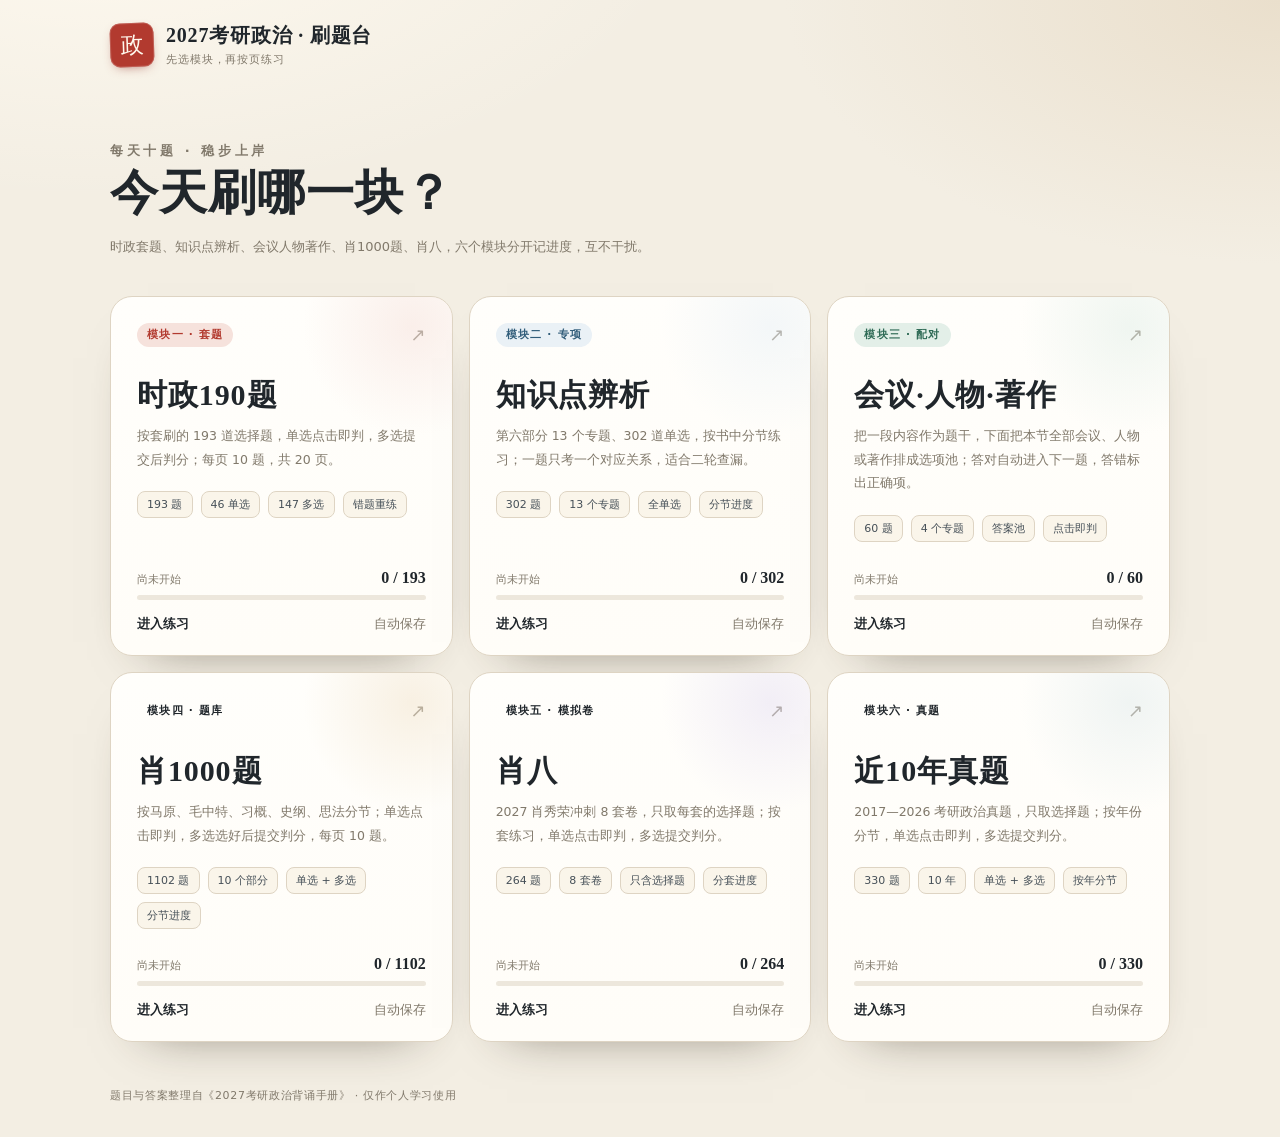
==== index.html @ 6f68b0ba "Add 10-year real exam module" ====
<!DOCTYPE html>
<html lang="zh-CN">
<head>
<meta charset="utf-8">
<meta name="viewport" content="width=device-width, initial-scale=1, viewport-fit=cover">
<meta name="color-scheme" content="light">
<title>2027考研政治 · 刷题台</title>
<link rel="icon" href="data:image/svg+xml,%3Csvg xmlns='http://www.w3.org/2000/svg' viewBox='0 0 64 64'%3E%3Crect width='64' height='64' rx='14' fill='%23b23a2f'/%3E%3Ctext x='32' y='44' font-size='34' text-anchor='middle' fill='%23fff8ed' font-family='serif'%3E政%3C/text%3E%3C/svg%3E">
<style>
  :root {
    --paper: #f3eee3;
    --paper-deep: #e9dfcf;
    --card: #fffdf8;
    --ink: #20262b;
    --ink-soft: #465058;
    --muted: #81796b;
    --line: #ded4c3;
    --line-strong: #cbbda6;
    --accent: #b23a2f;
    --accent-soft: #f6e2dc;
    --jade: #2f6b56;
    --jade-soft: #e3efe8;
    --blue: #315d7a;
    --blue-soft: #eaf1f6;
    --serif: "Songti SC", "STSong", "Noto Serif CJK SC", "Source Han Serif SC", "SimSun", serif;
    --sans: "PingFang SC", "Microsoft YaHei", "Noto Sans CJK SC", "Hiragino Sans GB", system-ui, sans-serif;
  }
  * { box-sizing: border-box; }
  body {
    margin: 0;
    min-height: 100vh;
    color: var(--ink);
    font-family: var(--sans);
    background:
      radial-gradient(1000px 520px at 8% -10%, #fffaf0 0%, rgba(255,250,240,0) 60%),
      radial-gradient(900px 480px at 100% 0%, #eadfcc 0%, rgba(234,223,204,0) 55%),
      var(--paper);
    -webkit-font-smoothing: antialiased;
  }
  body::before {
    content: "";
    position: fixed;
    inset: 0;
    pointer-events: none;
    z-index: 0;
    opacity: .45;
    background-image: radial-gradient(rgba(74,60,39,.06) .55px, transparent .55px);
    background-size: 4px 4px;
  }
  a { color: inherit; }
  .wrap { width: min(1060px, calc(100% - 40px)); margin-inline: auto; position: relative; z-index: 1; }

  header {
    display: flex;
    align-items: center;
    gap: 12px;
    padding: 22px 0 10px;
  }
  .seal {
    width: 44px; height: 44px;
    display: grid; place-items: center;
    border-radius: 10px;
    background: var(--accent);
    color: #fff8ed;
    font-family: var(--serif);
    font-size: 23px;
    text-decoration: none;
    box-shadow: inset 0 0 0 1px rgba(255,255,255,.18), 0 4px 12px -6px rgba(143,43,34,.8);
    transform: rotate(-2deg);
    flex: 0 0 auto;
  }
  .brand h1 { margin: 0; font-family: var(--serif); font-size: 20px; letter-spacing: .04em; }
  .brand p { margin: 3px 0 0; font-size: 11px; color: var(--muted); letter-spacing: .08em; }

  .hero { padding: 48px 0 28px; }
  .eyebrow {
    margin: 0 0 12px;
    color: var(--accent);
    font-size: 11px;
    font-weight: 700;
    letter-spacing: .28em;
  }
  .hero h2 {
    margin: 0;
    font-family: var(--serif);
    font-size: clamp(30px, 4.6vw, 48px);
    letter-spacing: .02em;
    line-height: 1.2;
  }
  .hero p {
    margin: 14px 0 0;
    max-width: 620px;
    color: var(--muted);
    font-size: 13px;
    line-height: 1.9;
  }

  .modules {
    display: grid;
    grid-template-columns: repeat(3, 1fr);
    gap: 16px;
    padding: 8px 0 42px;
  }
  .module {
    position: relative;
    display: flex;
    flex-direction: column;
    min-height: 360px;
    padding: 26px 26px 22px;
    border: 1px solid var(--line);
    border-radius: 22px;
    background: linear-gradient(180deg, #fffefb 0%, var(--card) 100%);
    box-shadow: 0 24px 50px -38px rgba(46,37,23,.65);
    text-decoration: none;
    overflow: hidden;
    transition: transform .2s ease, box-shadow .2s ease, border-color .2s ease;
  }
  .module:hover {
    transform: translateY(-4px);
    border-color: var(--line-strong);
    box-shadow: 0 30px 60px -38px rgba(46,37,23,.75);
  }
  .module::after {
    content: "";
    position: absolute;
    right: -70px;
    top: -80px;
    width: 220px;
    height: 220px;
    border-radius: 50%;
    opacity: .55;
    pointer-events: none;
  }
  .module.shizheng::after { background: radial-gradient(circle, var(--accent-soft), transparent 70%); }
  .module.bianxi::after { background: radial-gradient(circle, var(--blue-soft), transparent 70%); }
  .module.matching::after { background: radial-gradient(circle, var(--jade-soft), transparent 70%); }
  .module.xiao1000::after { background: radial-gradient(circle, #f2e5cf, transparent 70%); }
  .module.xiaoba::after { background: radial-gradient(circle, #e7e1f2, transparent 70%); }
  .module.zhenti::after { background: radial-gradient(circle, #e3ecec, transparent 70%); }

  .card-top { display: flex; align-items: center; justify-content: space-between; gap: 12px; }
  .kind {
    display: inline-flex;
    align-items: center;
    height: 24px;
    padding: 0 10px;
    border-radius: 999px;
    font-size: 10.5px;
    font-weight: 700;
    letter-spacing: .12em;
  }
  .shizheng .kind { background: var(--accent-soft); color: var(--accent); }
  .bianxi .kind { background: var(--blue-soft); color: var(--blue); }
  .matching .kind { background: var(--jade-soft); color: var(--jade); }
  .arrow { color: var(--muted); font-size: 18px; transition: transform .2s ease; }
  .module:hover .arrow { transform: translate(3px, -3px); color: var(--ink); }

  .module h3 {
    margin: 28px 0 8px;
    font-family: var(--serif);
    font-size: 30px;
    letter-spacing: .03em;
  }
  .module .desc { margin: 0; color: var(--muted); font-size: 12.5px; line-height: 1.9; }
  .facts { display: flex; flex-wrap: wrap; gap: 8px; margin: 20px 0 0; }
  .fact {
    padding: 5px 9px;
    border: 1px solid var(--line);
    border-radius: 8px;
    background: #faf5ea;
    color: var(--ink-soft);
    font-size: 11px;
    font-variant-numeric: tabular-nums;
  }

  .progress-block { margin-top: auto; padding-top: 26px; }
  .progress-line { display: flex; align-items: baseline; justify-content: space-between; gap: 10px; font-size: 11px; color: var(--muted); }
  .progress-line b { color: var(--ink); font-family: var(--serif); font-size: 16px; font-variant-numeric: tabular-nums; }
  .bar { height: 5px; margin-top: 8px; border-radius: 999px; background: rgba(203,189,166,.35); overflow: hidden; }
  .bar > i { display: block; height: 100%; width: 0; border-radius: inherit; transition: width .4s ease; }
  .shizheng .bar > i { background: var(--accent); }
  .bianxi .bar > i { background: var(--blue); }
  .matching .bar > i { background: var(--jade); }
  .cta { display: flex; align-items: center; justify-content: space-between; gap: 12px; margin-top: 16px; font-size: 12.5px; font-weight: 600; }
  .cta span { color: var(--ink); }
  .cta em { font-style: normal; color: var(--muted); font-weight: 400; }

  footer { padding: 4px 0 34px; color: var(--muted); font-size: 11px; letter-spacing: .06em; }

  @media (max-width: 980px) {
    .modules { grid-template-columns: 1fr; }
    .module { min-height: 300px; }
  }

  @media (max-width: 760px) {
    .wrap { width: calc(100% - 24px); }
    header { padding-top: 16px; }
    .brand h1 { font-size: 17px; }
    .hero { padding: 30px 0 20px; }
    .hero h2 { font-size: 30px; }
    .modules { grid-template-columns: 1fr; gap: 14px; padding-bottom: 30px; }
    .module { min-height: 300px; padding: 22px 20px 18px; border-radius: 18px; }
    .module h3 { margin-top: 22px; font-size: 27px; }
  }

  @media (prefers-reduced-motion: reduce) {
    *, *::before, *::after { transition-duration: .001ms !important; animation-duration: .001ms !important; }
  }
</style>
</head>
<body>
<div class="wrap">
  <header>
    <a class="seal" href="index.html" aria-label="刷新首页">政</a>
    <div class="brand">
      <h1>2027考研政治 · 刷题台</h1>
      <p>先选模块，再按页练习</p>
    </div>
  </header>

  <section class="hero">
    <p class="eyebrow">每天十题 · 稳步上岸</p>
    <h2>今天刷哪一块？</h2>
    <p>时政套题、知识点辨析、会议人物著作、肖1000题、肖八，六个模块分开记进度，互不干扰。</p>
  </section>

  <main class="modules">
    <a class="module shizheng" href="shizheng.html?v=20261118">
      <div class="card-top">
        <span class="kind">模块一 · 套题</span>
        <span class="arrow" aria-hidden="true">↗</span>
      </div>
      <h3>时政190题</h3>
      <p class="desc">按套刷的 193 道选择题，单选点击即判，多选提交后判分；每页 10 题，共 20 页。</p>
      <div class="facts">
        <span class="fact">193 题</span>
        <span class="fact">46 单选</span>
        <span class="fact">147 多选</span>
        <span class="fact">错题重练</span>
      </div>
      <div class="progress-block">
        <div class="progress-line"><span id="sz-label">尚未开始</span><b id="sz-count">0 / 193</b></div>
        <div class="bar"><i id="sz-bar"></i></div>
        <div class="cta"><span>进入练习</span><em>自动保存</em></div>
      </div>
    </a>

    <a class="module bianxi" href="bianxi.html?v=20261118">
      <div class="card-top">
        <span class="kind">模块二 · 专项</span>
        <span class="arrow" aria-hidden="true">↗</span>
      </div>
      <h3>知识点辨析</h3>
      <p class="desc">第六部分 13 个专题、302 道单选，按书中分节练习；一题只考一个对应关系，适合二轮查漏。</p>
      <div class="facts">
        <span class="fact">302 题</span>
        <span class="fact">13 个专题</span>
        <span class="fact">全单选</span>
        <span class="fact">分节进度</span>
      </div>
      <div class="progress-block">
        <div class="progress-line"><span id="bx-label">尚未开始</span><b id="bx-count">0 / 302</b></div>
        <div class="bar"><i id="bx-bar"></i></div>
        <div class="cta"><span>进入练习</span><em>自动保存</em></div>
      </div>
    </a>

    <a class="module matching" href="matching.html?v=20261118">
      <div class="card-top">
        <span class="kind">模块三 · 配对</span>
        <span class="arrow" aria-hidden="true">↗</span>
      </div>
      <h3>会议·人物·著作</h3>
      <p class="desc">把一段内容作为题干，下面把本节全部会议、人物或著作排成选项池；答对自动进入下一题，答错标出正确项。</p>
      <div class="facts">
        <span class="fact">60 题</span>
        <span class="fact">4 个专题</span>
        <span class="fact">答案池</span>
        <span class="fact">点击即判</span>
      </div>
      <div class="progress-block">
        <div class="progress-line"><span id="pp-label">尚未开始</span><b id="pp-count">0 / 60</b></div>
        <div class="bar"><i id="pp-bar"></i></div>
        <div class="cta"><span>进入练习</span><em>自动保存</em></div>
      </div>
    </a>
    <a class="module xiao1000" href="xiao1000.html?v=20261119">
      <div class="card-top">
        <span class="kind">模块四 · 题库</span>
        <span class="arrow" aria-hidden="true">↗</span>
      </div>
      <h3>肖1000题</h3>
      <p class="desc">按马原、毛中特、习概、史纲、思法分节；单选点击即判，多选选好后提交判分，每页 10 题。</p>
      <div class="facts">
        <span class="fact">1102 题</span>
        <span class="fact">10 个部分</span>
        <span class="fact">单选 + 多选</span>
        <span class="fact">分节进度</span>
      </div>
      <div class="progress-block">
        <div class="progress-line"><span id="xq-label">尚未开始</span><b id="xq-count">0 / 1102</b></div>
        <div class="bar"><i id="xq-bar"></i></div>
        <div class="cta"><span>进入练习</span><em>自动保存</em></div>
      </div>
    </a>

    <a class="module xiaoba" href="xiaoba.html?v=20261119">
      <div class="card-top">
        <span class="kind">模块五 · 模拟卷</span>
        <span class="arrow" aria-hidden="true">↗</span>
      </div>
      <h3>肖八</h3>
      <p class="desc">2027 肖秀荣冲刺 8 套卷，只取每套的选择题；按套练习，单选点击即判，多选提交判分。</p>
      <div class="facts">
        <span class="fact">264 题</span>
        <span class="fact">8 套卷</span>
        <span class="fact">只含选择题</span>
        <span class="fact">分套进度</span>
      </div>
      <div class="progress-block">
        <div class="progress-line"><span id="xb-label">尚未开始</span><b id="xb-count">0 / 264</b></div>
        <div class="bar"><i id="xb-bar"></i></div>
        <div class="cta"><span>进入练习</span><em>自动保存</em></div>
      </div>
    </a>
    <a class="module zhenti" href="zhenti.html?v=20261119">
      <div class="card-top">
        <span class="kind">模块六 · 真题</span>
        <span class="arrow" aria-hidden="true">↗</span>
      </div>
      <h3>近10年真题</h3>
      <p class="desc">2017—2026 考研政治真题，只取选择题；按年份分节，单选点击即判，多选提交判分。</p>
      <div class="facts">
        <span class="fact">330 题</span>
        <span class="fact">10 年</span>
        <span class="fact">单选 + 多选</span>
        <span class="fact">按年分节</span>
      </div>
      <div class="progress-block">
        <div class="progress-line"><span id="zt-label">尚未开始</span><b id="zt-count">0 / 330</b></div>
        <div class="bar"><i id="zt-bar"></i></div>
        <div class="cta"><span>进入练习</span><em>自动保存</em></div>
      </div>
    </a>
  </main>

  <footer>题目与答案整理自《2027考研政治背诵手册》 · 仅作个人学习使用</footer>
</div>

<script>
  const KEYS = {
    shizheng: "kaoyan-politics-quiz-2027-v1",
    bianxi: "kaoyan-politics-bianxi-2027-v1",
    matching: "kaoyan-politics-matching-2027-v1",
    xiao1000: "kaoyan-politics-xiao1000-2027-v1",
    xiaoba: "kaoyan-politics-xiaoba-2027-v1",
    zhenti: "kaoyan-politics-zhenti-2017-2026-v1"
  };
  const TOTALS = { shizheng: 193, bianxi: 302, matching: 60, xiao1000: 1102, xiaoba: 264, zhenti: 330 };

  function readCount(key) {
    try {
      const data = JSON.parse(localStorage.getItem(key) || "{}");
      const answers = data && data.answers;
      return answers && typeof answers === "object" ? Object.keys(answers).length : 0;
    } catch (err) {
      return 0;
    }
  }

  function paint(id, key, total) {
    const count = Math.min(readCount(key), total);
    const prefix = id;
    document.getElementById(`${prefix}-count`).textContent = `${count} / ${total}`;
    document.getElementById(`${prefix}-bar`).style.width = `${(count / total) * 100}%`;
    document.getElementById(`${prefix}-label`).textContent =
      count === 0 ? "尚未开始" : count >= total ? "已完成" : "进行中";
  }

  paint("sz", KEYS.shizheng, TOTALS.shizheng);
  paint("bx", KEYS.bianxi, TOTALS.bianxi);
  paint("pp", KEYS.matching, TOTALS.matching);
  paint("xq", KEYS.xiao1000, TOTALS.xiao1000);
  paint("xb", KEYS.xiaoba, TOTALS.xiaoba);
  paint("zt", KEYS.zhenti, TOTALS.zhenti);
</script>
</body>
</html>
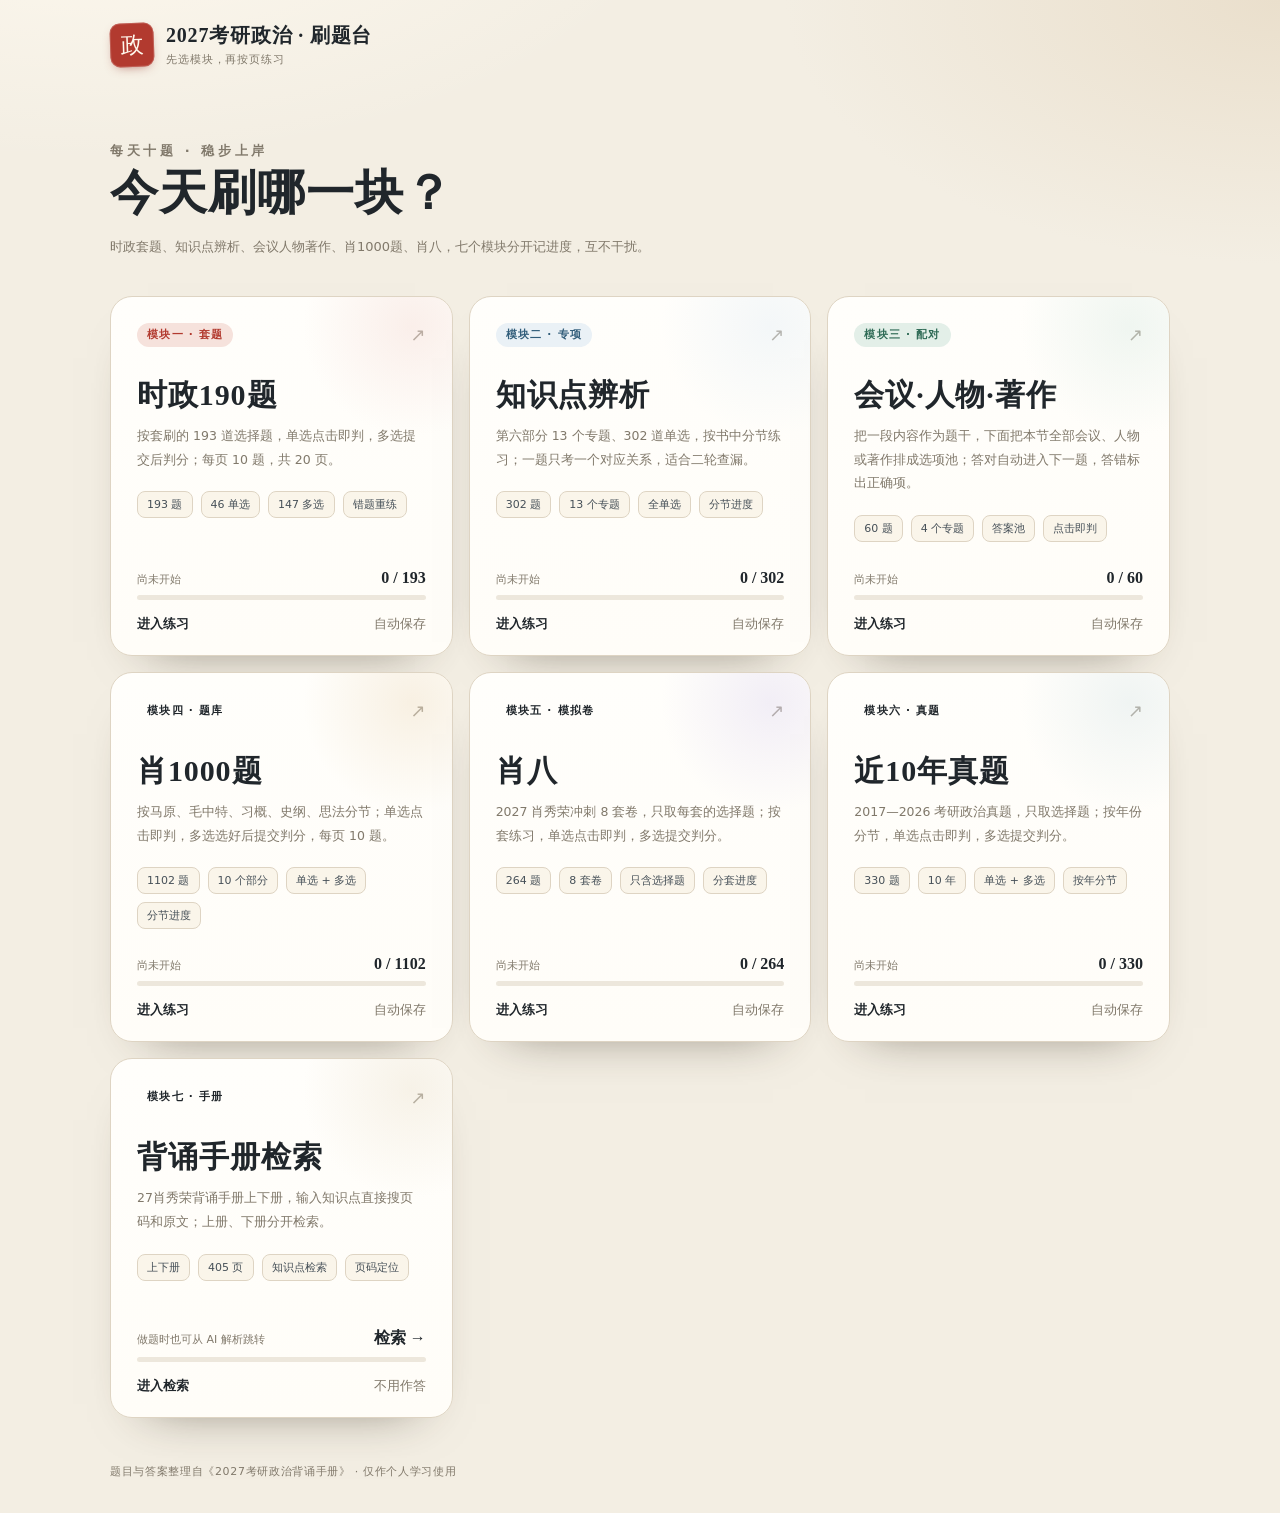
==== commit 9e66ac92: "Add handbook search and study AI panel" ====
--- a/index.html
+++ b/index.html
@@ -137,6 +137,7 @@
   .module.xiao1000::after { background: radial-gradient(circle, #f2e5cf, transparent 70%); }
   .module.xiaoba::after { background: radial-gradient(circle, #e7e1f2, transparent 70%); }
   .module.zhenti::after { background: radial-gradient(circle, #e3ecec, transparent 70%); }
+  .module.shouce::after { background: radial-gradient(circle, #f0e8d8, transparent 70%); }
 
   .card-top { display: flex; align-items: center; justify-content: space-between; gap: 12px; }
   .kind {
@@ -221,7 +222,7 @@
   <section class="hero">
     <p class="eyebrow">每天十题 · 稳步上岸</p>
     <h2>今天刷哪一块？</h2>
-    <p>时政套题、知识点辨析、会议人物著作、肖1000题、肖八，六个模块分开记进度，互不干扰。</p>
+    <p>时政套题、知识点辨析、会议人物著作、肖1000题、肖八，七个模块分开记进度，互不干扰。</p>
   </section>
 
   <main class="modules">
@@ -340,6 +341,25 @@
         <div class="progress-line"><span id="zt-label">尚未开始</span><b id="zt-count">0 / 330</b></div>
         <div class="bar"><i id="zt-bar"></i></div>
         <div class="cta"><span>进入练习</span><em>自动保存</em></div>
+      </div>
+    </a>
+    <a class="module shouce" href="shouce.html">
+      <div class="card-top">
+        <span class="kind">模块七 · 手册</span>
+        <span class="arrow" aria-hidden="true">↗</span>
+      </div>
+      <h3>背诵手册检索</h3>
+      <p class="desc">27肖秀荣背诵手册上下册，输入知识点直接搜页码和原文；上册、下册分开检索。</p>
+      <div class="facts">
+        <span class="fact">上下册</span>
+        <span class="fact">405 页</span>
+        <span class="fact">知识点检索</span>
+        <span class="fact">页码定位</span>
+      </div>
+      <div class="progress-block">
+        <div class="progress-line"><span>做题时也可从 AI 解析跳转</span><b>检索 →</b></div>
+        <div class="bar"><i style="width:100%"></i></div>
+        <div class="cta"><span>进入检索</span><em>不用作答</em></div>
       </div>
     </a>
   </main>
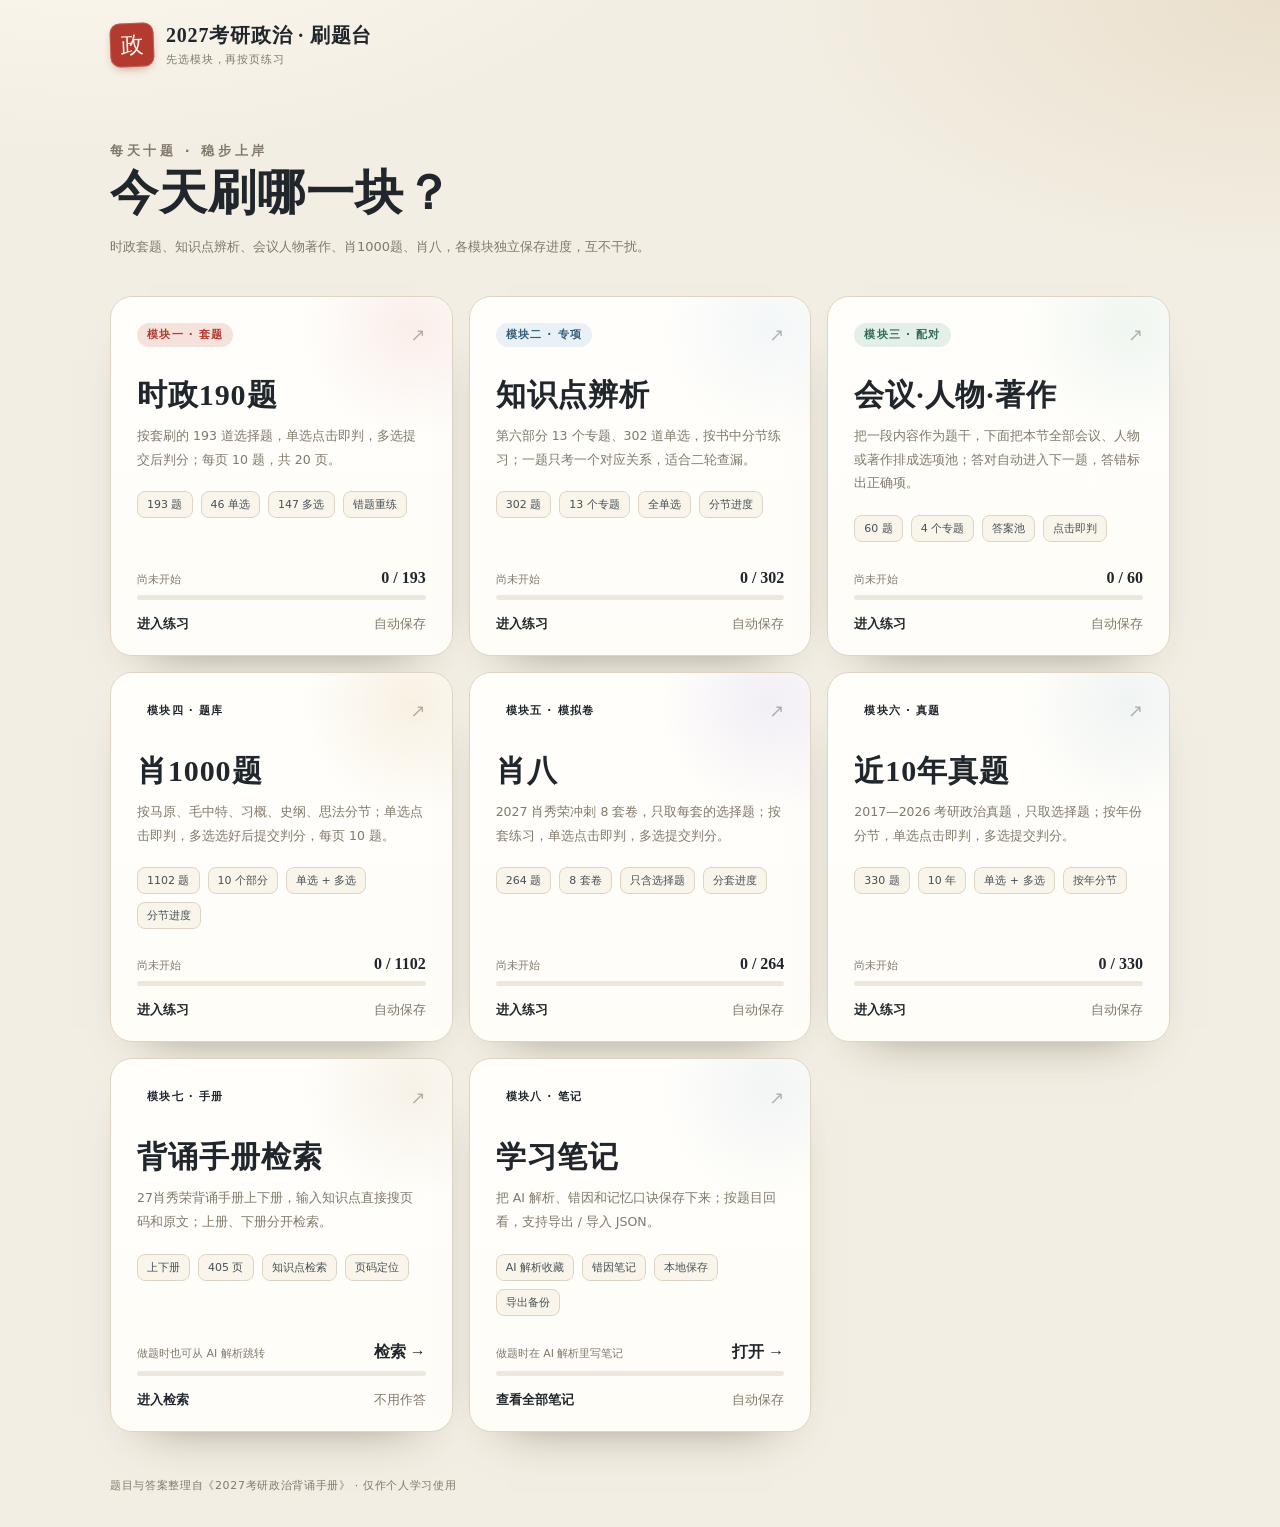
==== commit c6391a06: "Add global search, mock exam and notes" ====
--- a/index.html
+++ b/index.html
@@ -138,6 +138,7 @@
   .module.xiaoba::after { background: radial-gradient(circle, #e7e1f2, transparent 70%); }
   .module.zhenti::after { background: radial-gradient(circle, #e3ecec, transparent 70%); }
   .module.shouce::after { background: radial-gradient(circle, #f0e8d8, transparent 70%); }
+  .module.notes::after { background: radial-gradient(circle, #e8eef0, transparent 70%); }
 
   .card-top { display: flex; align-items: center; justify-content: space-between; gap: 12px; }
   .kind {
@@ -222,7 +223,7 @@
   <section class="hero">
     <p class="eyebrow">每天十题 · 稳步上岸</p>
     <h2>今天刷哪一块？</h2>
-    <p>时政套题、知识点辨析、会议人物著作、肖1000题、肖八，七个模块分开记进度，互不干扰。</p>
+    <p>时政套题、知识点辨析、会议人物著作、肖1000题、肖八，各模块独立保存进度，互不干扰。</p>
   </section>
 
   <main class="modules">
@@ -360,6 +361,25 @@
         <div class="progress-line"><span>做题时也可从 AI 解析跳转</span><b>检索 →</b></div>
         <div class="bar"><i style="width:100%"></i></div>
         <div class="cta"><span>进入检索</span><em>不用作答</em></div>
+      </div>
+    </a>
+    <a class="module notes" href="notes.html">
+      <div class="card-top">
+        <span class="kind">模块八 · 笔记</span>
+        <span class="arrow" aria-hidden="true">↗</span>
+      </div>
+      <h3>学习笔记</h3>
+      <p class="desc">把 AI 解析、错因和记忆口诀保存下来；按题目回看，支持导出 / 导入 JSON。</p>
+      <div class="facts">
+        <span class="fact">AI 解析收藏</span>
+        <span class="fact">错因笔记</span>
+        <span class="fact">本地保存</span>
+        <span class="fact">导出备份</span>
+      </div>
+      <div class="progress-block">
+        <div class="progress-line"><span>做题时在 AI 解析里写笔记</span><b>打开 →</b></div>
+        <div class="bar"><i style="width:100%"></i></div>
+        <div class="cta"><span>查看全部笔记</span><em>自动保存</em></div>
       </div>
     </a>
   </main>
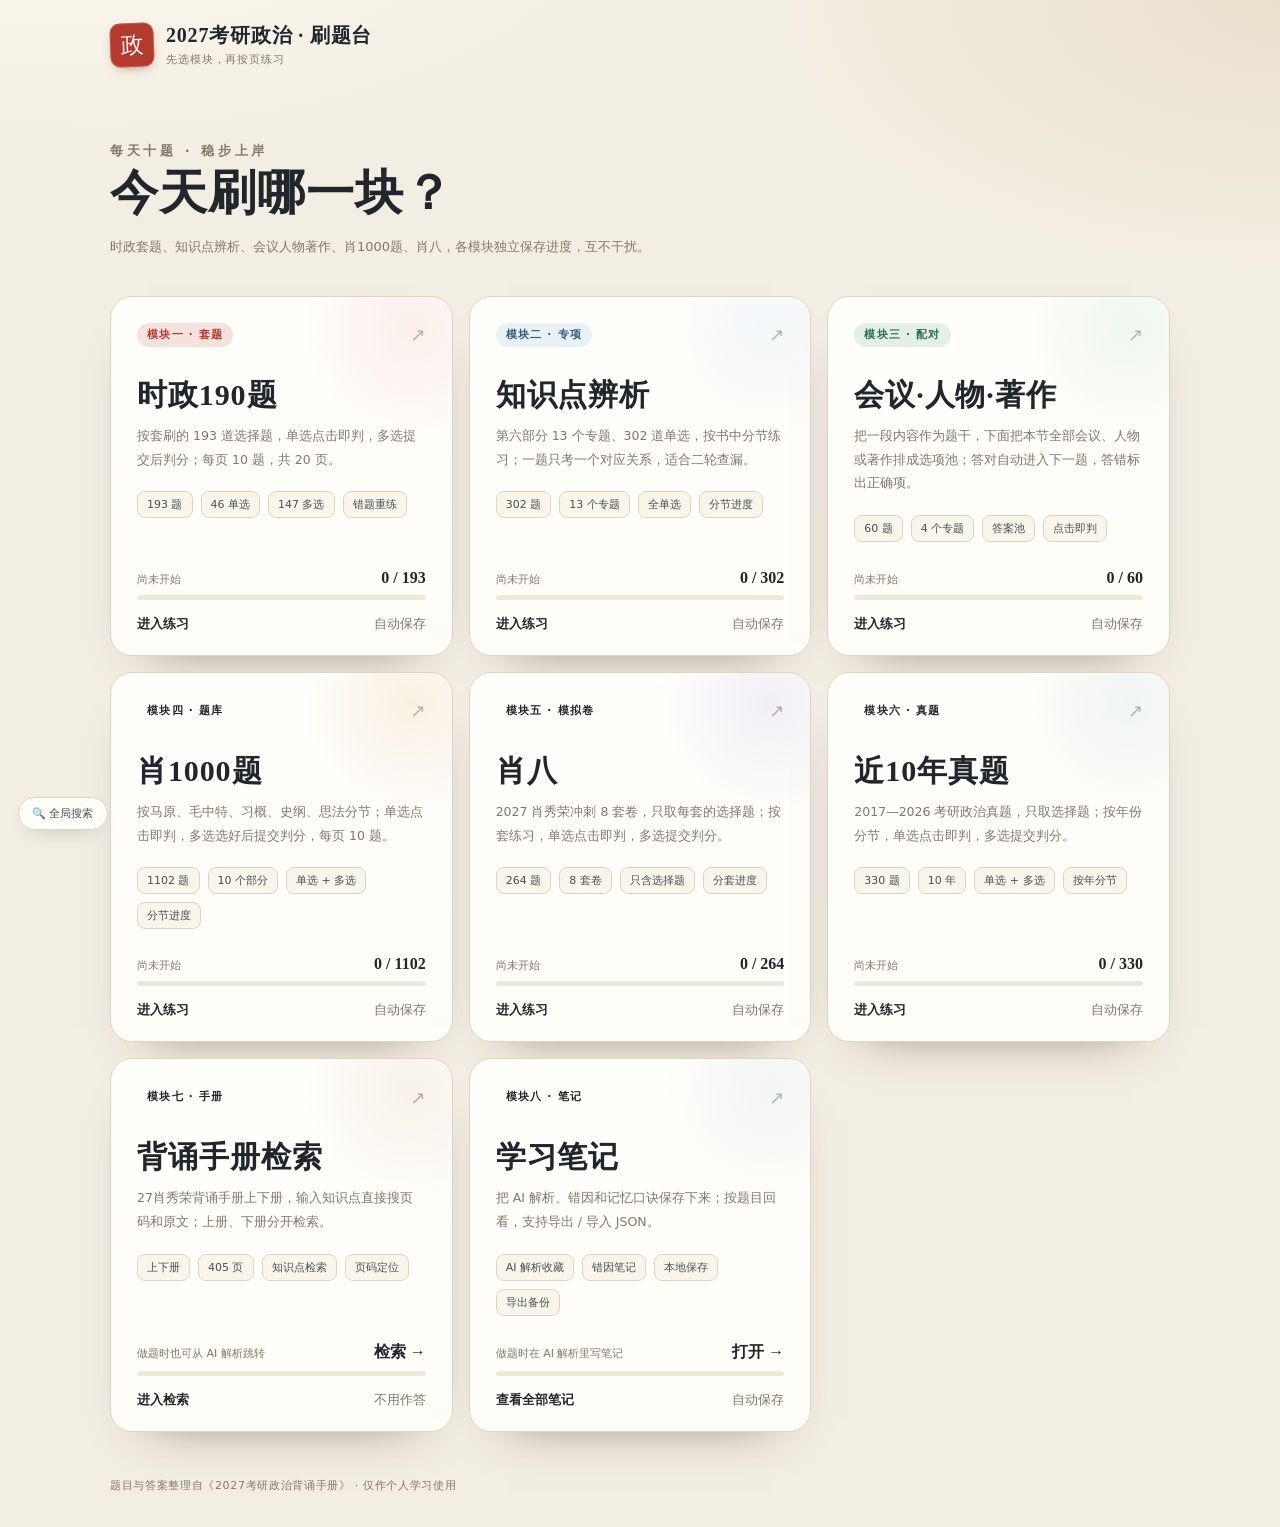
==== commit 3e40921a: "Add global search button to home" ====
--- a/index.html
+++ b/index.html
@@ -424,5 +424,6 @@
   paint("xb", KEYS.xiaoba, TOTALS.xiaoba);
   paint("zt", KEYS.zhenti, TOTALS.zhenti);
 </script>
+<script src="global-search.js"></script>
 </body>
 </html>
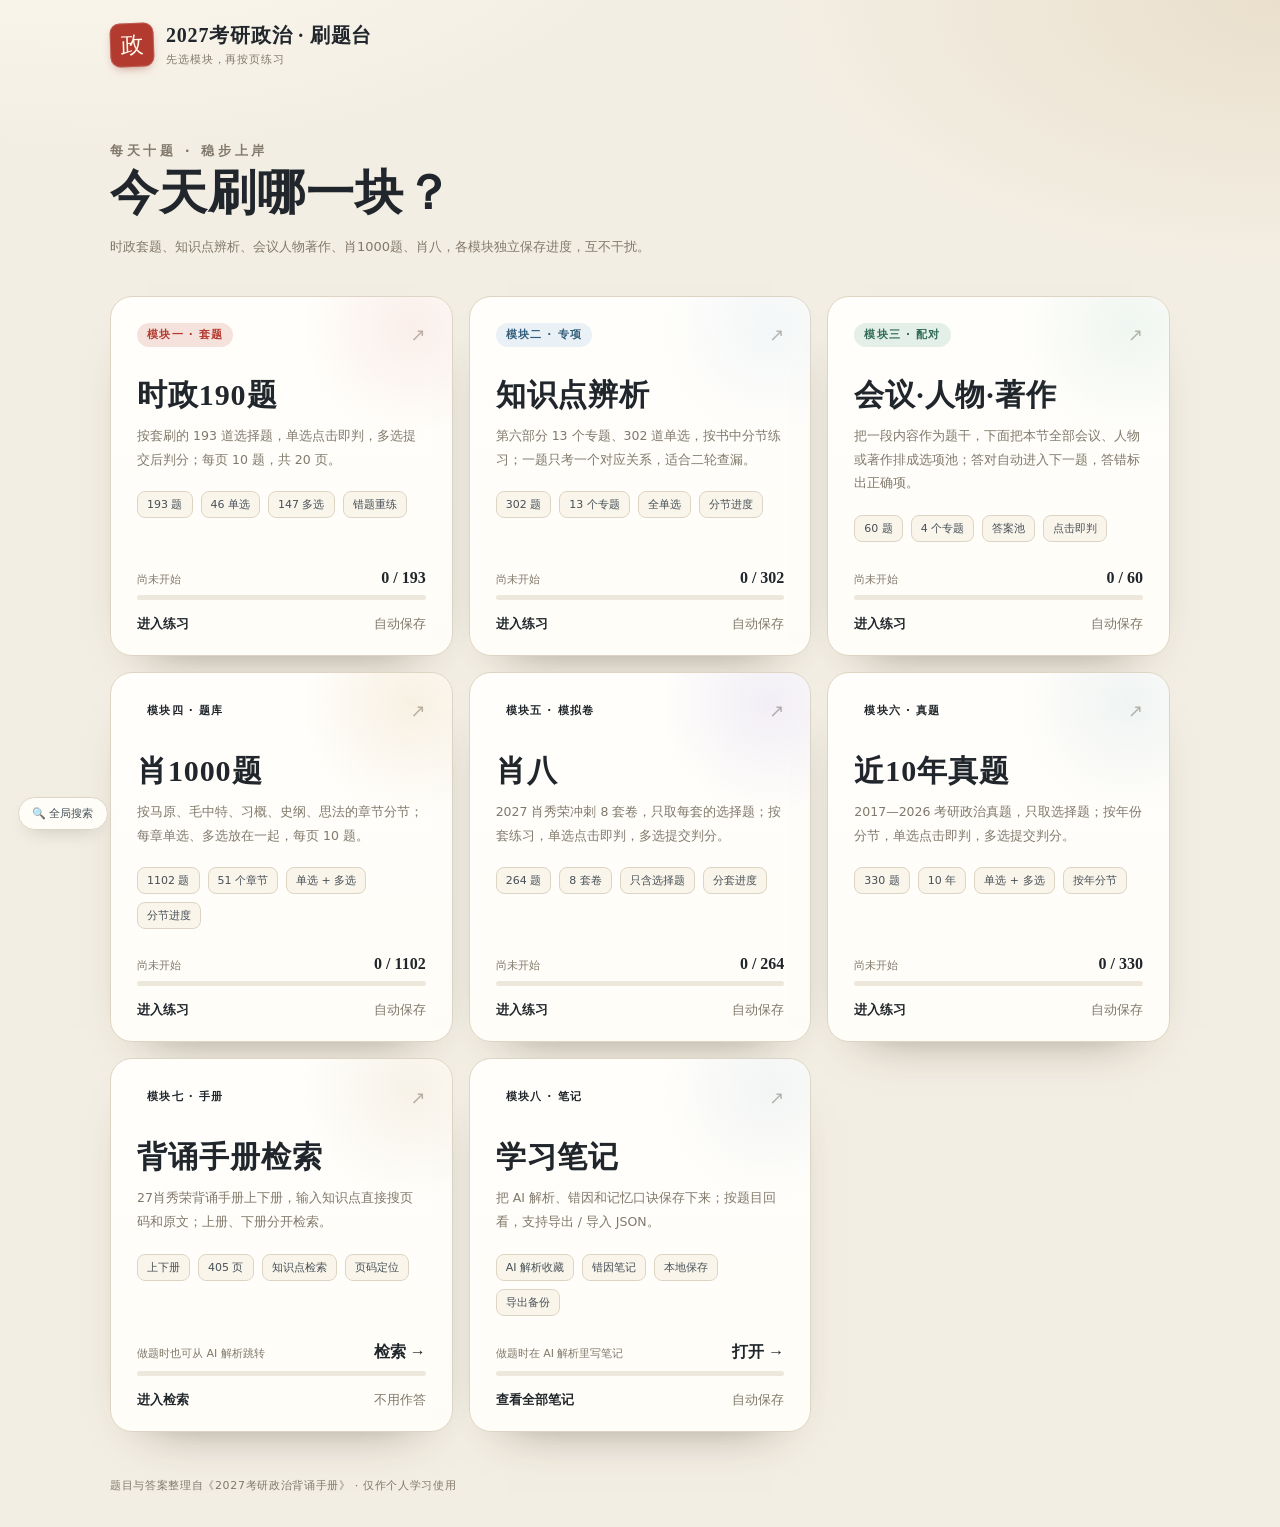
==== commit d035bfc1: "Update Xiao1000 chapter card" ====
--- a/index.html
+++ b/index.html
@@ -292,10 +292,10 @@
         <span class="arrow" aria-hidden="true">↗</span>
       </div>
       <h3>肖1000题</h3>
-      <p class="desc">按马原、毛中特、习概、史纲、思法分节；单选点击即判，多选选好后提交判分，每页 10 题。</p>
+      <p class="desc">按马原、毛中特、习概、史纲、思法的章节分节；每章单选、多选放在一起，每页 10 题。</p>
       <div class="facts">
         <span class="fact">1102 题</span>
-        <span class="fact">10 个部分</span>
+        <span class="fact">51 个章节</span>
         <span class="fact">单选 + 多选</span>
         <span class="fact">分节进度</span>
       </div>
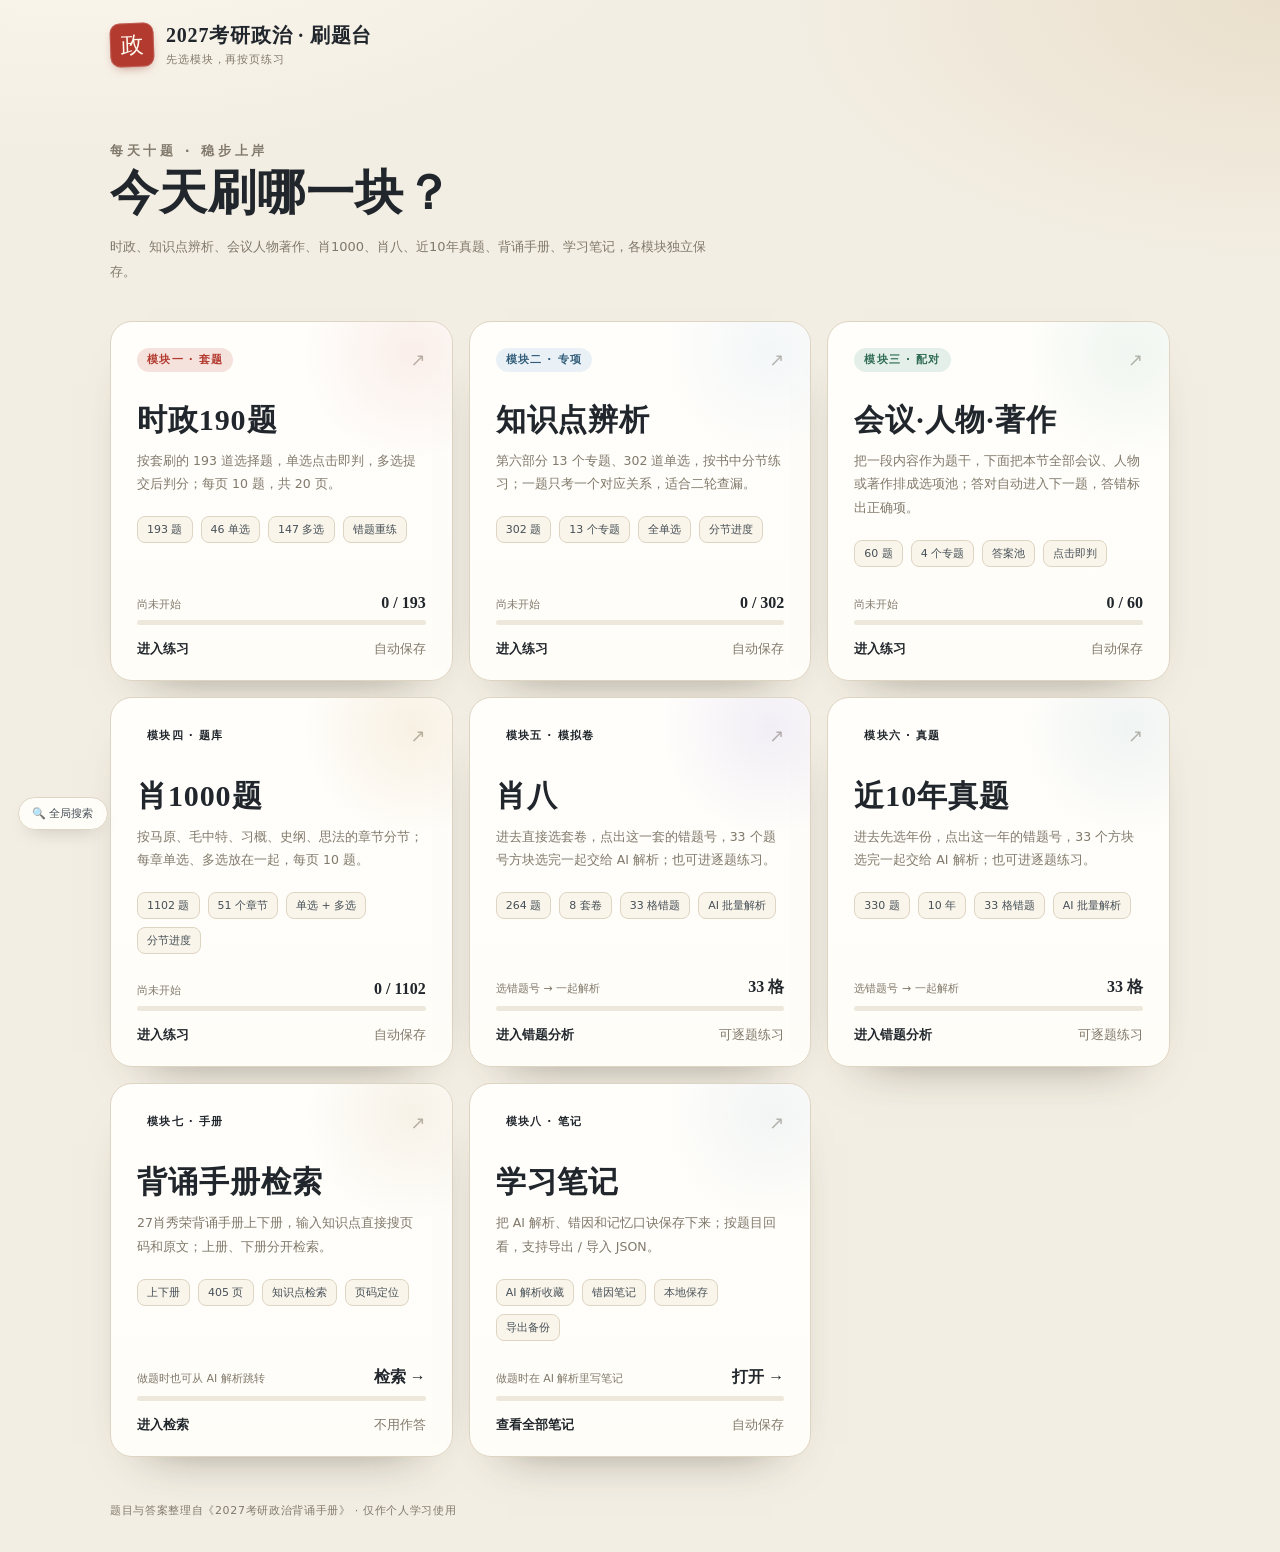
==== commit 3ec55832: "Route modules 5/6 to wrong analyzer" ====
--- a/index.html
+++ b/index.html
@@ -223,7 +223,7 @@
   <section class="hero">
     <p class="eyebrow">每天十题 · 稳步上岸</p>
     <h2>今天刷哪一块？</h2>
-    <p>时政套题、知识点辨析、会议人物著作、肖1000题、肖八，各模块独立保存进度，互不干扰。</p>
+    <p>时政、知识点辨析、会议人物著作、肖1000、肖八、近10年真题、背诵手册、学习笔记，各模块独立保存。</p>
   </section>
 
   <main class="modules">
@@ -306,42 +306,42 @@
       </div>
     </a>
 
-    <a class="module xiaoba" href="xiaoba.html?v=20261119">
+    <a class="module xiaoba" href="wrong.html?module=xiaoba">
       <div class="card-top">
         <span class="kind">模块五 · 模拟卷</span>
         <span class="arrow" aria-hidden="true">↗</span>
       </div>
       <h3>肖八</h3>
-      <p class="desc">2027 肖秀荣冲刺 8 套卷，只取每套的选择题；按套练习，单选点击即判，多选提交判分。</p>
+      <p class="desc">进去直接选套卷，点出这一套的错题号，33 个题号方块选完一起交给 AI 解析；也可进逐题练习。</p>
       <div class="facts">
         <span class="fact">264 题</span>
         <span class="fact">8 套卷</span>
-        <span class="fact">只含选择题</span>
-        <span class="fact">分套进度</span>
-      </div>
-      <div class="progress-block">
-        <div class="progress-line"><span id="xb-label">尚未开始</span><b id="xb-count">0 / 264</b></div>
-        <div class="bar"><i id="xb-bar"></i></div>
-        <div class="cta"><span>进入练习</span><em>自动保存</em></div>
-      </div>
-    </a>
-    <a class="module zhenti" href="zhenti.html?v=20261119">
+        <span class="fact">33 格错题</span>
+        <span class="fact">AI 批量解析</span>
+      </div>
+      <div class="progress-block">
+        <div class="progress-line"><span>选错题号 → 一起解析</span><b>33 格</b></div>
+        <div class="bar"><i style="width:100%"></i></div>
+        <div class="cta"><span>进入错题分析</span><em>可逐题练习</em></div>
+      </div>
+    </a>
+    <a class="module zhenti" href="wrong.html?module=zhenti">
       <div class="card-top">
         <span class="kind">模块六 · 真题</span>
         <span class="arrow" aria-hidden="true">↗</span>
       </div>
       <h3>近10年真题</h3>
-      <p class="desc">2017—2026 考研政治真题，只取选择题；按年份分节，单选点击即判，多选提交判分。</p>
+      <p class="desc">进去先选年份，点出这一年的错题号，33 个方块选完一起交给 AI 解析；也可进逐题练习。</p>
       <div class="facts">
         <span class="fact">330 题</span>
         <span class="fact">10 年</span>
-        <span class="fact">单选 + 多选</span>
-        <span class="fact">按年分节</span>
-      </div>
-      <div class="progress-block">
-        <div class="progress-line"><span id="zt-label">尚未开始</span><b id="zt-count">0 / 330</b></div>
-        <div class="bar"><i id="zt-bar"></i></div>
-        <div class="cta"><span>进入练习</span><em>自动保存</em></div>
+        <span class="fact">33 格错题</span>
+        <span class="fact">AI 批量解析</span>
+      </div>
+      <div class="progress-block">
+        <div class="progress-line"><span>选错题号 → 一起解析</span><b>33 格</b></div>
+        <div class="bar"><i style="width:100%"></i></div>
+        <div class="cta"><span>进入错题分析</span><em>可逐题练习</em></div>
       </div>
     </a>
     <a class="module shouce" href="shouce.html">
@@ -421,8 +421,6 @@
   paint("bx", KEYS.bianxi, TOTALS.bianxi);
   paint("pp", KEYS.matching, TOTALS.matching);
   paint("xq", KEYS.xiao1000, TOTALS.xiao1000);
-  paint("xb", KEYS.xiaoba, TOTALS.xiaoba);
-  paint("zt", KEYS.zhenti, TOTALS.zhenti);
 </script>
 <script src="global-search.js"></script>
 </body>
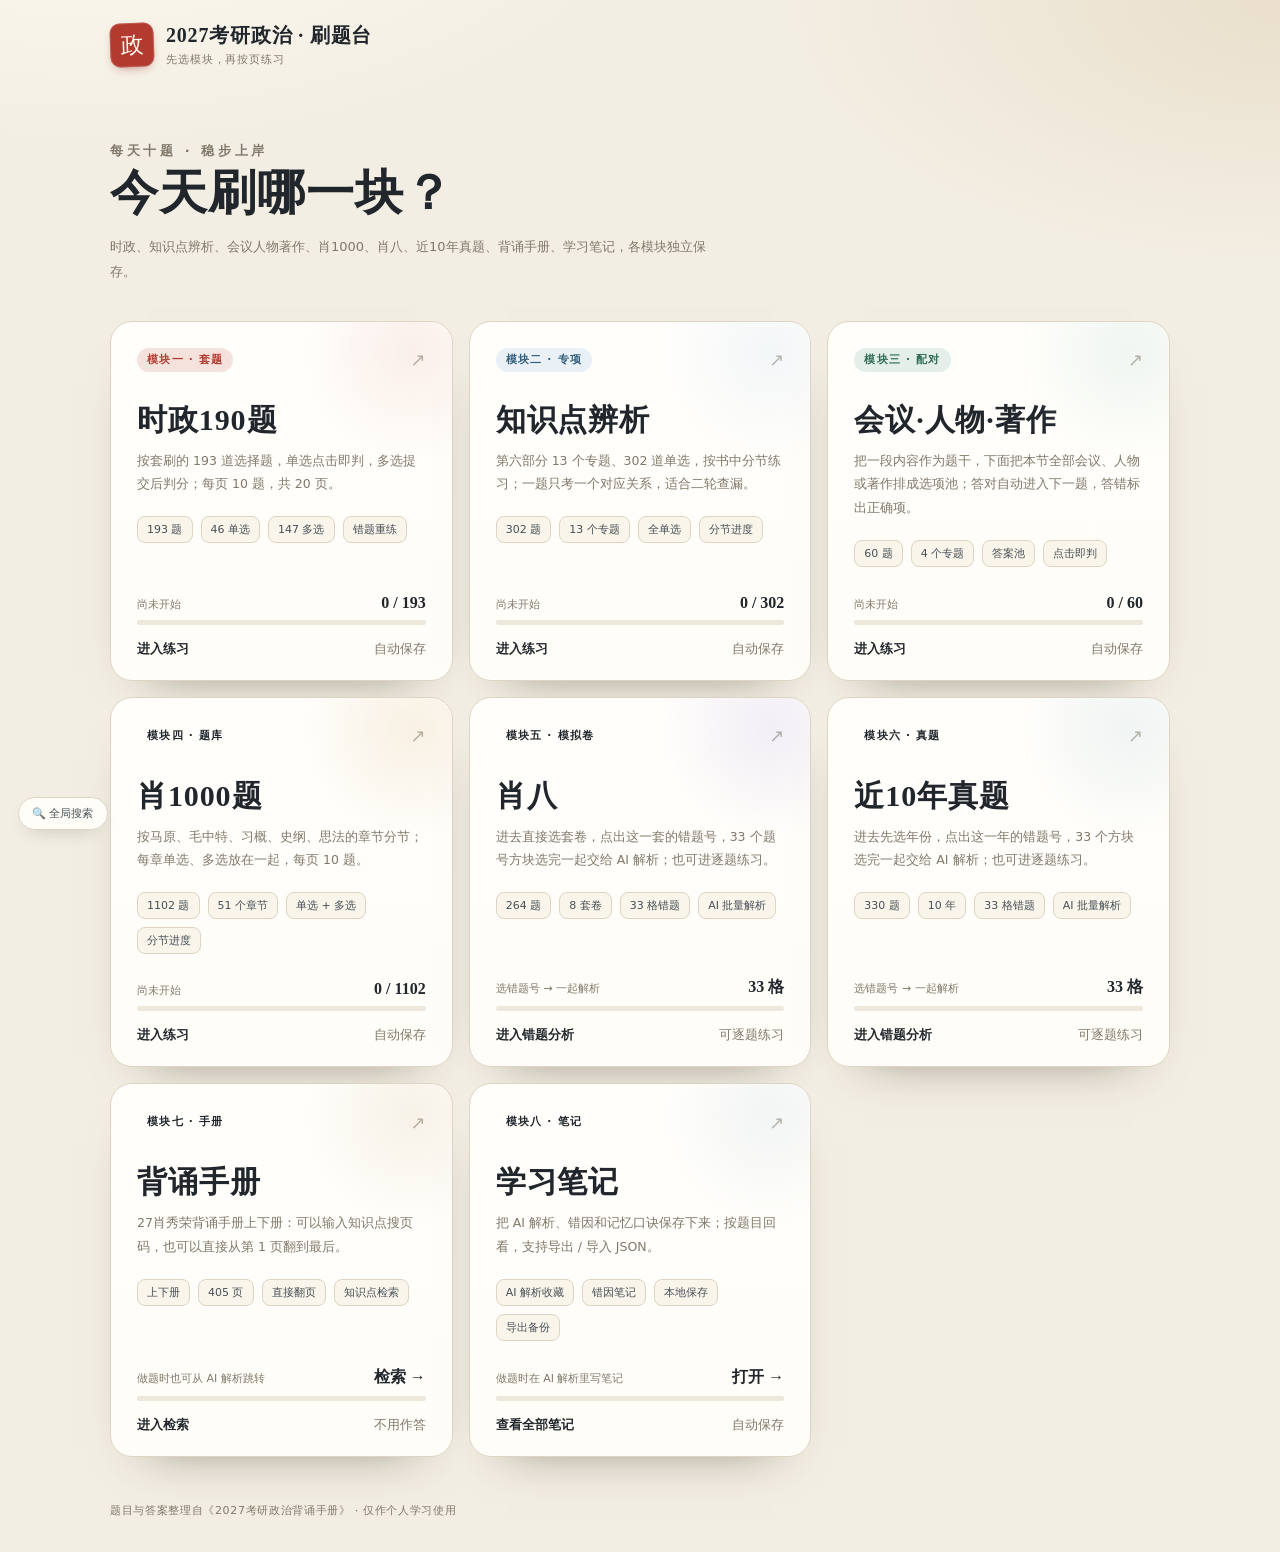
==== commit c38fd9cc: "Add direct handbook page browsing" ====
--- a/index.html
+++ b/index.html
@@ -349,13 +349,13 @@
         <span class="kind">模块七 · 手册</span>
         <span class="arrow" aria-hidden="true">↗</span>
       </div>
-      <h3>背诵手册检索</h3>
-      <p class="desc">27肖秀荣背诵手册上下册，输入知识点直接搜页码和原文；上册、下册分开检索。</p>
+      <h3>背诵手册</h3>
+      <p class="desc">27肖秀荣背诵手册上下册：可以输入知识点搜页码，也可以直接从第 1 页翻到最后。</p>
       <div class="facts">
         <span class="fact">上下册</span>
         <span class="fact">405 页</span>
+        <span class="fact">直接翻页</span>
         <span class="fact">知识点检索</span>
-        <span class="fact">页码定位</span>
       </div>
       <div class="progress-block">
         <div class="progress-line"><span>做题时也可从 AI 解析跳转</span><b>检索 →</b></div>
@@ -423,5 +423,6 @@
   paint("xq", KEYS.xiao1000, TOTALS.xiao1000);
 </script>
 <script src="global-search.js"></script>
+<script src="handbook-page.js"></script>
 </body>
 </html>
